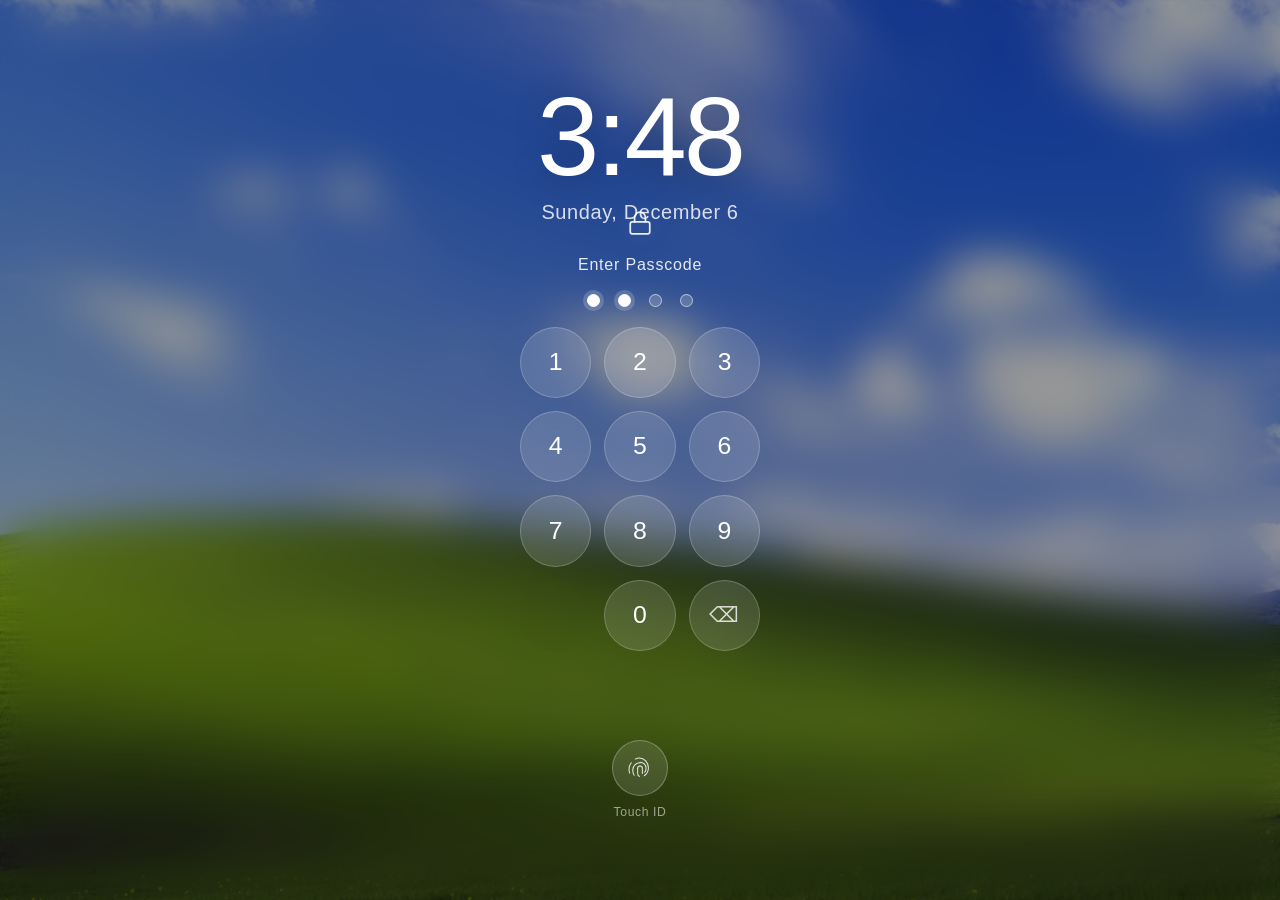
==== index.html @ 08c39584 "Initial commit — web4intern lock screen + shop Co-Authored-By: Claude Sonnet 4.6 <noreply@anthropic." ====
<!DOCTYPE html>
<html lang="en">
<head>
  <meta charset="UTF-8" />
  <meta name="viewport" content="width=device-width, initial-scale=1.0" />
  <title>Lock Screen</title>
  <link rel="stylesheet" href="styles.css" />
</head>
<body>

  <!-- Live clock -->
  <div class="clock-wrap">
    <div class="clock-time" id="clockTime">--:--</div>
    <div class="clock-date" id="clockDate">---</div>
  </div>

  <!-- Passcode card -->
  <main class="lock-screen">
    <div class="lock-card">
      <div class="lock-icon">
        <svg viewBox="0 0 24 24" fill="none" stroke="currentColor" stroke-width="1.6" stroke-linecap="round" stroke-linejoin="round">
          <rect x="3" y="11" width="18" height="11" rx="2"/>
          <path d="M7 11V7a5 5 0 0 1 10 0v4"/>
        </svg>
      </div>
      <div class="lock-title">Enter Passcode</div>
      <div class="passcode-dots" id="passcodeDots">
        <div class="dot"></div>
        <div class="dot"></div>
        <div class="dot"></div>
        <div class="dot"></div>
      </div>
      <div class="keypad" id="keypad">
        <button class="key">1</button>
        <button class="key">2</button>
        <button class="key">3</button>
        <button class="key">4</button>
        <button class="key">5</button>
        <button class="key">6</button>
        <button class="key">7</button>
        <button class="key">8</button>
        <button class="key">9</button>
        <div class="key empty"></div>
        <button class="key">0</button>
        <button class="key action" id="eraseKey">⌫</button>
      </div>
      <div class="status" id="statusText"></div>
    </div>
  </main>

  <!-- Touch ID -->
  <div class="touch-id-wrap">
    <button class="touch-id-btn" id="touchIdBtn" title="Use Touch ID">
      <svg viewBox="0 0 64 64" fill="none" stroke="currentColor" stroke-width="2.2" stroke-linecap="round">
        <path d="M22 13c2.6-1.6 5.7-2.5 9-2.5C40.6 10.5 50 19.9 50 31.5c0 7-3.5 13.2-8.8 17"/>
        <path d="M10 43C9 40.4 8.5 37.5 8.5 34.5c0-5.2 1.8-10 4.8-13.8"/>
        <path d="M32 19.5c7.2 0 13 5.8 13 13 0 3.3-1.2 6.3-3.2 8.6"/>
        <path d="M19.5 47.5C17.5 44.5 16.5 40.8 16.5 36.5c0-8.6 6.9-15.5 15.5-15.5"/>
        <path d="M32 27.5c2.8 0 5 2.2 5 5v11"/>
        <path d="M27 32.5c0-2.8 2.2-5 5-5"/>
        <path d="M27 32.5v11c0 2.8 1.6 5.2 4 6.4"/>
      </svg>
    </button>
    <span class="touch-id-label">Touch ID</span>
  </div>

  <script src="script.js"></script>
  <script>
    // ── Live clock ──
    const DAYS   = ['Sunday','Monday','Tuesday','Wednesday','Thursday','Friday','Saturday'];
    const MONTHS = ['January','February','March','April','May','June','July','August','September','October','November','December'];

    function updateClock() {
      const now = new Date();
      const h   = now.getHours();
      const m   = now.getMinutes().toString().padStart(2, '0');
      document.getElementById('clockTime').textContent = `${((h % 12) || 12)}:${m}`;
      document.getElementById('clockDate').textContent =
        `${DAYS[now.getDay()]}, ${MONTHS[now.getMonth()]} ${now.getDate()}`;
    }
    updateClock();
    setInterval(updateClock, 1000);

    // ── Touch ID → auto-enter ──
    document.getElementById('touchIdBtn').addEventListener('click', () => {
      document.getElementById('touchIdBtn').classList.add('scanning');
      setTimeout(() => {
        document.getElementById('touchIdBtn').classList.remove('scanning');
        autoEnterCode();
      }, 600);
    });

    // ── Shake dots on wrong passcode ──
    const observer = new MutationObserver(() => {
      const st = document.getElementById('statusText');
      if (st.classList.contains('error') && st.textContent) {
        const dots = document.getElementById('passcodeDots');
        dots.classList.remove('shake');
        void dots.offsetWidth; // reflow to restart animation
        dots.classList.add('shake');
      }
    });
    observer.observe(document.getElementById('statusText'), { attributes: true, characterData: true, childList: true, subtree: true });
  </script>
</body>
</html>
---- styles.css ----
* { box-sizing: border-box; margin: 0; padding: 0; }

html, body {
  width: 100%;
  height: 100%;
  overflow: hidden;
  font-family: -apple-system, BlinkMacSystemFont, "SF Pro Display", "Segoe UI", sans-serif;
  color: #fff;
}

body {
  position: relative;
  display: flex;
  flex-direction: column;
  align-items: center;
  justify-content: center;
  background: url('images/BG.JPG') center / cover no-repeat fixed;
}

body::before {
  content: '';
  position: fixed;
  inset: 0;
  background: rgba(0, 0, 0, 0.38);
  backdrop-filter: blur(22px);
  -webkit-backdrop-filter: blur(22px);
  z-index: 0;
}

/* ── Clock ── */
.clock-wrap {
  position: fixed;
  top: 9vh;
  left: 50%;
  transform: translateX(-50%);
  text-align: center;
  z-index: 1;
  pointer-events: none;
}

.clock-time {
  font-size: clamp(4.5rem, 13vw, 7rem);
  font-weight: 200;
  letter-spacing: -3px;
  line-height: 1;
  text-shadow: 0 4px 32px rgba(0,0,0,0.25);
}

.clock-date {
  margin-top: 8px;
  font-size: clamp(1rem, 2.5vw, 1.25rem);
  font-weight: 400;
  color: rgba(255,255,255,0.82);
  letter-spacing: 0.03em;
}

/* ── Lock screen ── */
.lock-screen {
  position: relative;
  z-index: 1;
  display: flex;
  align-items: center;
  justify-content: center;
  width: 100%;
}

.lock-card {
  display: grid;
  gap: 20px;
  align-items: center;
  width: min(240px, 72vw);
}

/* ── Lock icon ── */
.lock-icon {
  display: flex;
  justify-content: center;
}
.lock-icon svg {
  width: 26px;
  height: 26px;
  opacity: 0.9;
  filter: drop-shadow(0 0 10px rgba(255,255,255,0.25));
}

/* ── Title ── */
.lock-title {
  text-align: center;
  font-size: 1rem;
  font-weight: 400;
  letter-spacing: 0.05em;
  color: rgba(255,255,255,0.88);
}

/* ── Passcode dots ── */
.passcode-dots {
  display: flex;
  justify-content: center;
  gap: 18px;
}

.dot {
  width: 13px;
  height: 13px;
  border-radius: 50%;
  background: rgba(255,255,255,0.18);
  border: 1.5px solid rgba(255,255,255,0.55);
  transition: background 0.15s ease, box-shadow 0.15s ease;
}

.dot.filled {
  background: #ffffff;
  border-color: #ffffff;
  box-shadow: 0 0 0 4px rgba(255,255,255,0.18);
}

@keyframes shake {
  0%,100% { transform: translateX(0); }
  12%      { transform: translateX(-9px); }
  28%      { transform: translateX(9px); }
  44%      { transform: translateX(-6px); }
  60%      { transform: translateX(6px); }
  76%      { transform: translateX(-3px); }
  92%      { transform: translateX(3px); }
}
.passcode-dots.shake {
  animation: shake 0.52s ease;
}

/* ── Keypad ── */
.keypad {
  display: grid;
  grid-template-columns: repeat(3, 1fr);
  gap: 13px;
}

.key {
  aspect-ratio: 1;
  border-radius: 50%;
  border: 1px solid rgba(255,255,255,0.22);
  background: rgba(255,255,255,0.13);
  backdrop-filter: blur(12px);
  -webkit-backdrop-filter: blur(12px);
  color: #fff;
  font-size: 1.55rem;
  font-weight: 300;
  cursor: pointer;
  transition: background 0.12s ease, transform 0.1s ease, border-color 0.12s ease;
  line-height: 1;
  display: flex;
  align-items: center;
  justify-content: center;
}

.key:hover {
  background: rgba(255,255,255,0.22);
  border-color: rgba(255,255,255,0.32);
  transform: scale(1.06);
}

.key.active {
  background: rgba(255,255,255,0.38);
  border-color: rgba(255,255,255,0.45);
  transform: scale(0.94);
}

.key.action {
  font-size: 1.3rem;
  color: rgba(255,255,255,0.8);
}

.key.empty {
  background: transparent;
  border: none;
  cursor: default;
  pointer-events: none;
}

/* ── Status ── */
.status {
  text-align: center;
  font-size: 0.88rem;
  color: rgba(255,255,255,0.65);
  min-height: 1.2rem;
  letter-spacing: 0.02em;
}

.status.error {
  color: #ff8f8f;
}

/* ── Touch ID ── */
.touch-id-wrap {
  position: fixed;
  bottom: 9vh;
  left: 50%;
  transform: translateX(-50%);
  z-index: 1;
  display: flex;
  flex-direction: column;
  align-items: center;
  gap: 9px;
}

.touch-id-btn {
  width: 56px;
  height: 56px;
  border-radius: 50%;
  background: rgba(255,255,255,0.12);
  border: 1.5px solid rgba(255,255,255,0.28);
  backdrop-filter: blur(14px);
  -webkit-backdrop-filter: blur(14px);
  display: flex;
  align-items: center;
  justify-content: center;
  cursor: pointer;
  transition: background 0.18s ease, transform 0.15s ease, box-shadow 0.18s ease;
}

.touch-id-btn:hover {
  background: rgba(255,255,255,0.22);
  transform: scale(1.08);
}

.touch-id-btn.scanning {
  box-shadow: 0 0 0 6px rgba(255,255,255,0.15), 0 0 0 12px rgba(255,255,255,0.07);
  background: rgba(255,255,255,0.28);
  animation: pulse 0.6s ease;
}

@keyframes pulse {
  0%   { box-shadow: 0 0 0 0 rgba(255,255,255,0.35); }
  100% { box-shadow: 0 0 0 18px rgba(255,255,255,0); }
}

.touch-id-btn svg {
  width: 30px;
  height: 30px;
  color: rgba(255,255,255,0.85);
}

.touch-id-label {
  font-size: 0.76rem;
  color: rgba(255,255,255,0.55);
  letter-spacing: 0.05em;
}

/* ── Responsive ── */
@media (max-height: 620px) {
  .clock-wrap { top: 4vh; }
  .clock-time { font-size: 3.5rem; }
  .touch-id-wrap { bottom: 4vh; }
  .lock-card { gap: 14px; }
}

@media (max-width: 360px) {
  .lock-card { width: 82vw; }
  .key { font-size: 1.3rem; }
}
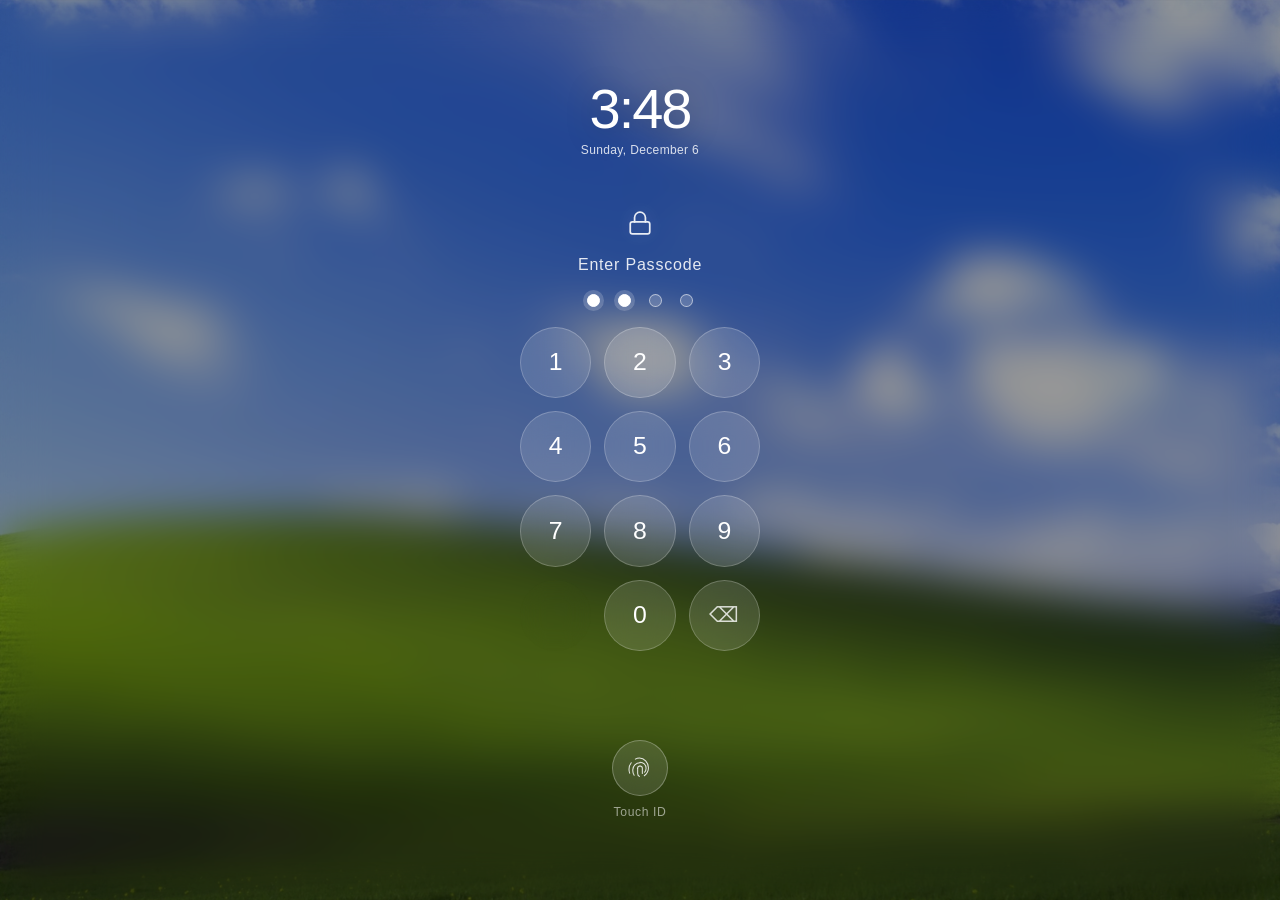
==== commit ba827cdf: "Fix double passcode: replace history entry + preload BG - location.replace() so back button skips lo" ====
--- a/index.html
+++ b/index.html
@@ -4,6 +4,7 @@
   <meta charset="UTF-8" />
   <meta name="viewport" content="width=device-width, initial-scale=1.0" />
   <title>Lock Screen</title>
+  <link rel="preload" href="images/BG.JPG" as="image" />
   <link rel="stylesheet" href="styles.css" />
 </head>
 <body>
--- a/styles.css
+++ b/styles.css
@@ -39,16 +39,16 @@
 }
 
 .clock-time {
-  font-size: clamp(4.5rem, 13vw, 7rem);
+  font-size: clamp(2.25rem, 6.5vw, 3.5rem);
   font-weight: 200;
-  letter-spacing: -3px;
+  letter-spacing: -2px;
   line-height: 1;
   text-shadow: 0 4px 32px rgba(0,0,0,0.25);
 }
 
 .clock-date {
-  margin-top: 8px;
-  font-size: clamp(1rem, 2.5vw, 1.25rem);
+  margin-top: 6px;
+  font-size: clamp(0.65rem, 1.25vw, 0.75rem);
   font-weight: 400;
   color: rgba(255,255,255,0.82);
   letter-spacing: 0.03em;
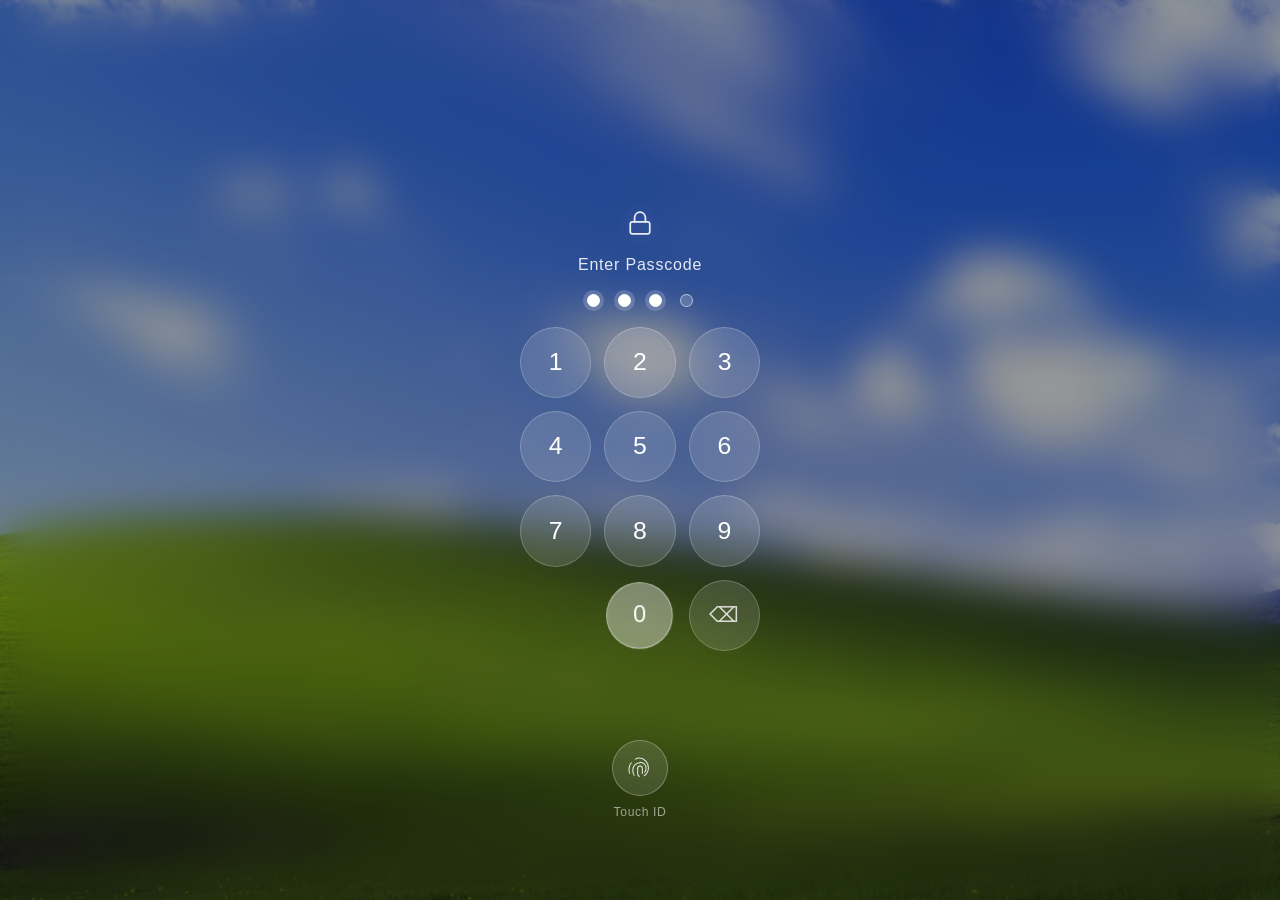
==== commit 9196cb26: "Remove clock and date from lock screen Co-Authored-By: Claude Sonnet 4.6 <noreply@anthropic.com>" ====
--- a/index.html
+++ b/index.html
@@ -8,12 +8,6 @@
   <link rel="stylesheet" href="styles.css" />
 </head>
 <body>
-
-  <!-- Live clock -->
-  <div class="clock-wrap">
-    <div class="clock-time" id="clockTime">--:--</div>
-    <div class="clock-date" id="clockDate">---</div>
-  </div>
 
   <!-- Passcode card -->
   <main class="lock-screen">
@@ -67,21 +61,6 @@
 
   <script src="script.js"></script>
   <script>
-    // ── Live clock ──
-    const DAYS   = ['Sunday','Monday','Tuesday','Wednesday','Thursday','Friday','Saturday'];
-    const MONTHS = ['January','February','March','April','May','June','July','August','September','October','November','December'];
-
-    function updateClock() {
-      const now = new Date();
-      const h   = now.getHours();
-      const m   = now.getMinutes().toString().padStart(2, '0');
-      document.getElementById('clockTime').textContent = `${((h % 12) || 12)}:${m}`;
-      document.getElementById('clockDate').textContent =
-        `${DAYS[now.getDay()]}, ${MONTHS[now.getMonth()]} ${now.getDate()}`;
-    }
-    updateClock();
-    setInterval(updateClock, 1000);
-
     // ── Touch ID → auto-enter ──
     document.getElementById('touchIdBtn').addEventListener('click', () => {
       document.getElementById('touchIdBtn').classList.add('scanning');
--- a/styles.css
+++ b/styles.css
@@ -25,33 +25,6 @@
   backdrop-filter: blur(22px);
   -webkit-backdrop-filter: blur(22px);
   z-index: 0;
-}
-
-/* ── Clock ── */
-.clock-wrap {
-  position: fixed;
-  top: 9vh;
-  left: 50%;
-  transform: translateX(-50%);
-  text-align: center;
-  z-index: 1;
-  pointer-events: none;
-}
-
-.clock-time {
-  font-size: clamp(2.25rem, 6.5vw, 3.5rem);
-  font-weight: 200;
-  letter-spacing: -2px;
-  line-height: 1;
-  text-shadow: 0 4px 32px rgba(0,0,0,0.25);
-}
-
-.clock-date {
-  margin-top: 6px;
-  font-size: clamp(0.65rem, 1.25vw, 0.75rem);
-  font-weight: 400;
-  color: rgba(255,255,255,0.82);
-  letter-spacing: 0.03em;
 }
 
 /* ── Lock screen ── */
@@ -247,8 +220,6 @@
 
 /* ── Responsive ── */
 @media (max-height: 620px) {
-  .clock-wrap { top: 4vh; }
-  .clock-time { font-size: 3.5rem; }
   .touch-id-wrap { bottom: 4vh; }
   .lock-card { gap: 14px; }
 }
